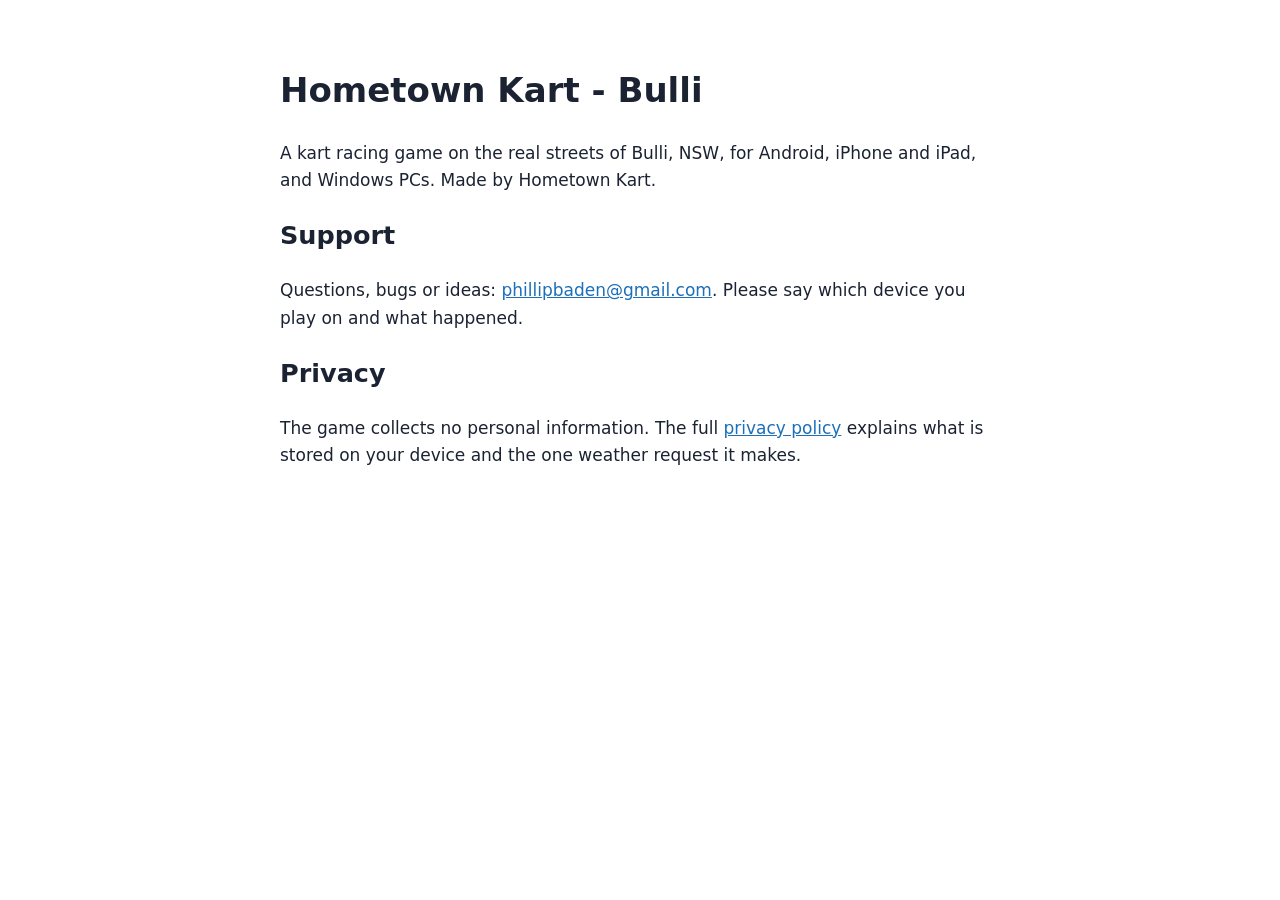
==== hometown-kart/index.html @ e668d231 "Hometown Kart - Bulli: support page" ====
<!doctype html>
<html lang="en">
<head>
<meta charset="utf-8"><meta name="viewport" content="width=device-width, initial-scale=1">
<title>Hometown Kart - Bulli: support</title>
<style>body{margin:0;font:17px/1.6 system-ui,-apple-system,"Segoe UI",Roboto,sans-serif;color:#1b2333;background:#fff}
main{max-width:720px;margin:0 auto;padding:40px 20px}a{color:#1c6fb8}@media(prefers-color-scheme:dark){body{background:#11161f;color:#e6ebf3}a{color:#6db3f2}}</style>
</head>
<body><main>
<h1>Hometown Kart - Bulli</h1>
<p>A kart racing game on the real streets of Bulli, NSW, for Android, iPhone and iPad, and Windows PCs. Made by Hometown Kart.</p>
<h2>Support</h2>
<p>Questions, bugs or ideas: <a href="mailto:phillipbaden@gmail.com">phillipbaden@gmail.com</a>. Please say which device you play on and what happened.</p>
<h2>Privacy</h2>
<p>The game collects no personal information. The full <a href="privacy.html">privacy policy</a> explains what is stored on your device and the one weather request it makes.</p>
</main></body></html>
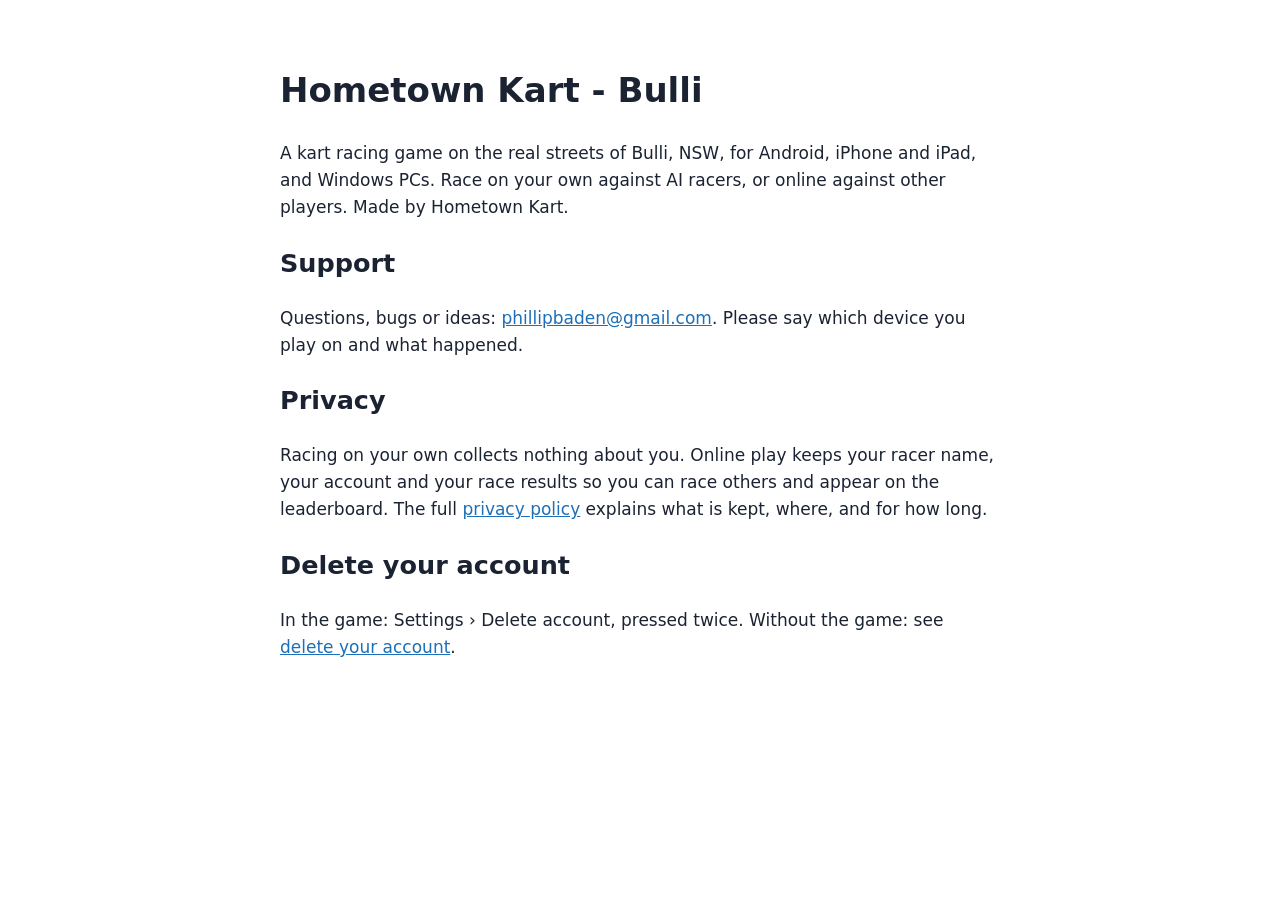
==== commit e739faec: "Hometown Kart: support page for 1.2.0 (online play, account deletion) Co-Authored-By: Claude Opus 5." ====
--- a/hometown-kart/index.html
+++ b/hometown-kart/index.html
@@ -8,9 +8,11 @@
 </head>
 <body><main>
 <h1>Hometown Kart - Bulli</h1>
-<p>A kart racing game on the real streets of Bulli, NSW, for Android, iPhone and iPad, and Windows PCs. Made by Hometown Kart.</p>
+<p>A kart racing game on the real streets of Bulli, NSW, for Android, iPhone and iPad, and Windows PCs. Race on your own against AI racers, or online against other players. Made by Hometown Kart.</p>
 <h2>Support</h2>
 <p>Questions, bugs or ideas: <a href="mailto:phillipbaden@gmail.com">phillipbaden@gmail.com</a>. Please say which device you play on and what happened.</p>
 <h2>Privacy</h2>
-<p>The game collects no personal information. The full <a href="privacy.html">privacy policy</a> explains what is stored on your device and the one weather request it makes.</p>
+<p>Racing on your own collects nothing about you. Online play keeps your racer name, your account and your race results so you can race others and appear on the leaderboard. The full <a href="privacy.html">privacy policy</a> explains what is kept, where, and for how long.</p>
+<h2>Delete your account</h2>
+<p>In the game: Settings › Delete account, pressed twice. Without the game: see <a href="delete-account.html">delete your account</a>.</p>
 </main></body></html>
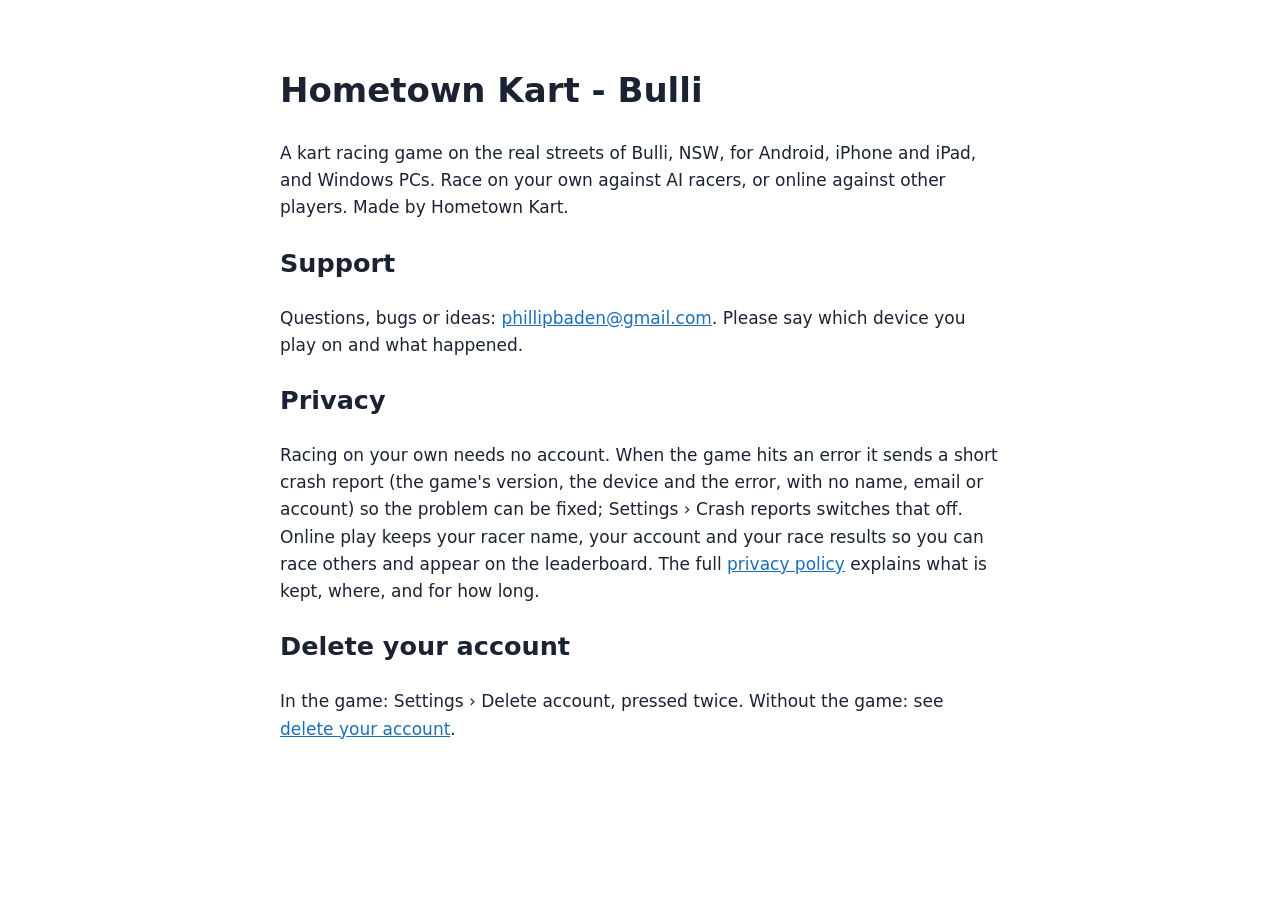
==== commit e031a048: "Hometown Kart: crash reports and analytics in the privacy policy, support and delete-account pages" ====
--- a/hometown-kart/index.html
+++ b/hometown-kart/index.html
@@ -1,18 +1,18 @@
-<!doctype html>
-<html lang="en">
-<head>
-<meta charset="utf-8"><meta name="viewport" content="width=device-width, initial-scale=1">
-<title>Hometown Kart - Bulli: support</title>
-<style>body{margin:0;font:17px/1.6 system-ui,-apple-system,"Segoe UI",Roboto,sans-serif;color:#1b2333;background:#fff}
-main{max-width:720px;margin:0 auto;padding:40px 20px}a{color:#1c6fb8}@media(prefers-color-scheme:dark){body{background:#11161f;color:#e6ebf3}a{color:#6db3f2}}</style>
-</head>
-<body><main>
-<h1>Hometown Kart - Bulli</h1>
-<p>A kart racing game on the real streets of Bulli, NSW, for Android, iPhone and iPad, and Windows PCs. Race on your own against AI racers, or online against other players. Made by Hometown Kart.</p>
-<h2>Support</h2>
-<p>Questions, bugs or ideas: <a href="mailto:phillipbaden@gmail.com">phillipbaden@gmail.com</a>. Please say which device you play on and what happened.</p>
-<h2>Privacy</h2>
-<p>Racing on your own collects nothing about you. Online play keeps your racer name, your account and your race results so you can race others and appear on the leaderboard. The full <a href="privacy.html">privacy policy</a> explains what is kept, where, and for how long.</p>
-<h2>Delete your account</h2>
-<p>In the game: Settings › Delete account, pressed twice. Without the game: see <a href="delete-account.html">delete your account</a>.</p>
-</main></body></html>
+<!doctype html>
+<html lang="en">
+<head>
+<meta charset="utf-8"><meta name="viewport" content="width=device-width, initial-scale=1">
+<title>Hometown Kart - Bulli: support</title>
+<style>body{margin:0;font:17px/1.6 system-ui,-apple-system,"Segoe UI",Roboto,sans-serif;color:#1b2333;background:#fff}
+main{max-width:720px;margin:0 auto;padding:40px 20px}a{color:#1c6fb8}@media(prefers-color-scheme:dark){body{background:#11161f;color:#e6ebf3}a{color:#6db3f2}}</style>
+</head>
+<body><main>
+<h1>Hometown Kart - Bulli</h1>
+<p>A kart racing game on the real streets of Bulli, NSW, for Android, iPhone and iPad, and Windows PCs. Race on your own against AI racers, or online against other players. Made by Hometown Kart.</p>
+<h2>Support</h2>
+<p>Questions, bugs or ideas: <a href="mailto:phillipbaden@gmail.com">phillipbaden@gmail.com</a>. Please say which device you play on and what happened.</p>
+<h2>Privacy</h2>
+<p>Racing on your own needs no account. When the game hits an error it sends a short crash report (the game's version, the device and the error, with no name, email or account) so the problem can be fixed; Settings › Crash reports switches that off. Online play keeps your racer name, your account and your race results so you can race others and appear on the leaderboard. The full <a href="privacy.html">privacy policy</a> explains what is kept, where, and for how long.</p>
+<h2>Delete your account</h2>
+<p>In the game: Settings › Delete account, pressed twice. Without the game: see <a href="delete-account.html">delete your account</a>.</p>
+</main></body></html>
